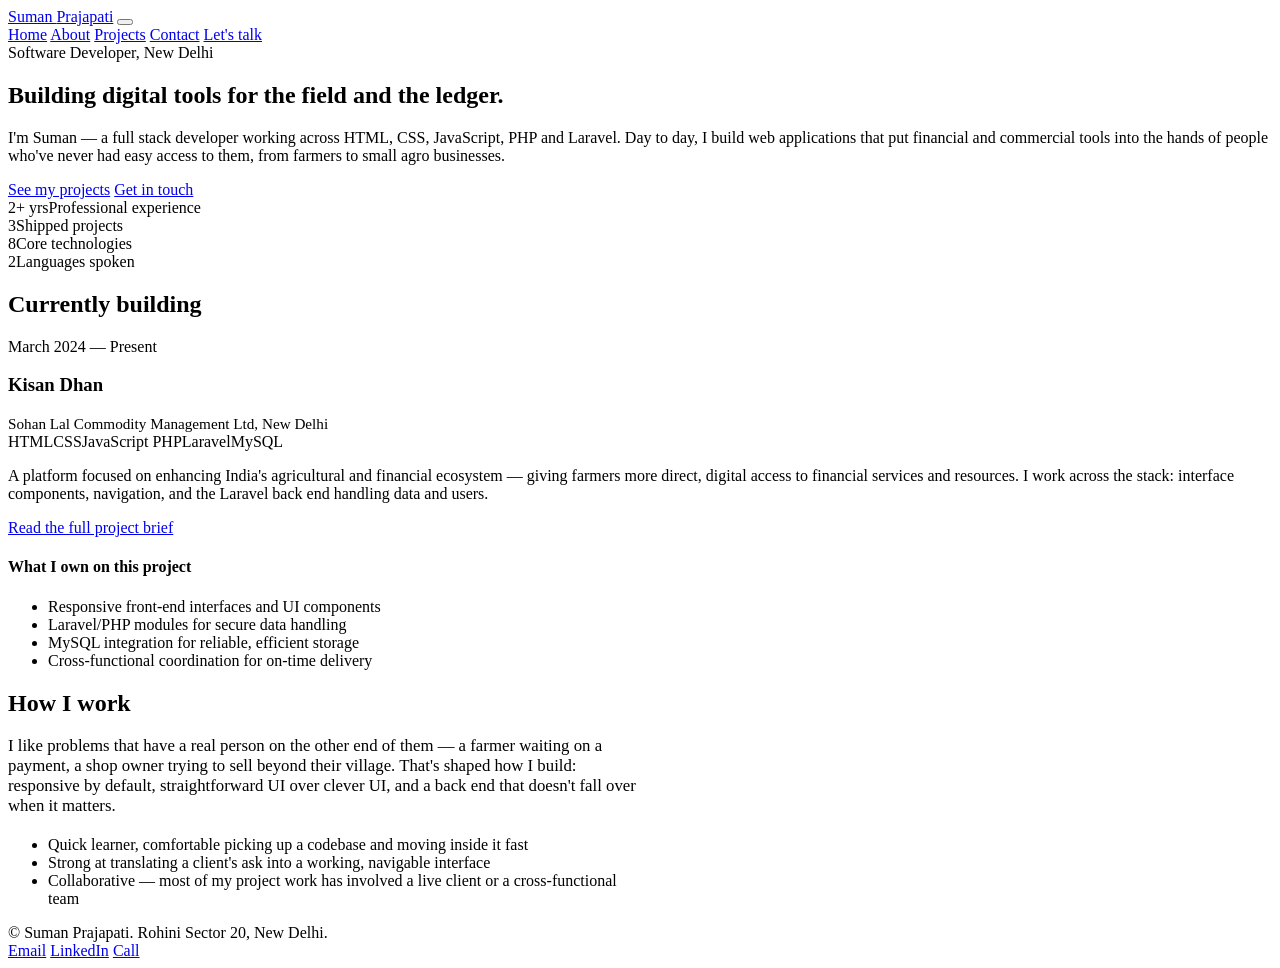
==== index.html @ 9b37e11e "Add files via upload" ====
<!DOCTYPE html>
<html lang="en">
<head>
<meta charset="UTF-8">
<meta name="viewport" content="width=device-width, initial-scale=1.0">
<title>Suman Prajapati — Software Developer</title>
<meta name="description" content="Portfolio of Suman Prajapati, a full stack developer building web and fintech tools for agriculture and commerce.">
<link rel="stylesheet" href="css/style.css">
</head>
<body>

<header class="site-header">
  <nav class="wrap nav">
    <a href="index.html" class="brand">Suman <span>Prajapati</span></a>
    <button class="nav-toggle" aria-label="Toggle menu" aria-expanded="false"><span></span></button>
    <div class="nav-links">
      <a href="index.html">Home</a>
      <a href="about.html">About</a>
      <a href="projects.html">Projects</a>
      <a href="contact.html">Contact</a>
      <a href="contact.html" class="nav-cta">Let's talk</a>
    </div>
  </nav>
</header>

<main>

  <section class="hero">
    <div class="wrap">
      <div class="hero-kicker">Software Developer, New Delhi</div>
      <h1>Building digital tools for the field and the ledger.</h1>
      <p class="lede">I'm Suman — a full stack developer working across HTML, CSS, JavaScript, PHP and Laravel. Day to day, I build web applications that put financial and commercial tools into the hands of people who've never had easy access to them, from farmers to small agro businesses.</p>
      <div class="hero-actions">
        <a href="projects.html" class="btn btn-solid">See my projects</a>
        <a href="contact.html" class="btn btn-line">Get in touch</a>
      </div>

      <div class="ledger-strip">
        <div><span class="num">2+ yrs</span><span class="lbl">Professional experience</span></div>
        <div><span class="num">3</span><span class="lbl">Shipped projects</span></div>
        <div><span class="num">8</span><span class="lbl">Core technologies</span></div>
        <div><span class="num">2</span><span class="lbl">Languages spoken</span></div>
      </div>
    </div>
  </section>

  <section>
    <div class="wrap">
      <div class="section-head">
        <h2>Currently building</h2>
        <span class="note">March 2024 — Present</span>
      </div>

      <div class="feature-card reveal">
        <div>
          <h3>Kisan Dhan</h3>
          <p style="color:var(--ink-soft); font-size:0.95rem; margin-bottom:0;">Sohan Lal Commodity Management Ltd, New Delhi</p>
          <div class="feature-tags">
            <span class="tag">HTML</span><span class="tag">CSS</span><span class="tag">JavaScript</span>
            <span class="tag">PHP</span><span class="tag">Laravel</span><span class="tag">MySQL</span>
          </div>
          <p>A platform focused on enhancing India's agricultural and financial ecosystem — giving farmers more direct, digital access to financial services and resources. I work across the stack: interface components, navigation, and the Laravel back end handling data and users.</p>
          <a href="projects.html#kisan-dhan" class="text-link">Read the full project brief</a>
        </div>
        <div class="feature-side">
          <h4>What I own on this project</h4>
          <ul>
            <li>Responsive front-end interfaces and UI components</li>
            <li>Laravel/PHP modules for secure data handling</li>
            <li>MySQL integration for reliable, efficient storage</li>
            <li>Cross-functional coordination for on-time delivery</li>
          </ul>
        </div>
      </div>
    </div>
  </section>

  <section class="alt-bg">
    <div class="wrap">
      <div class="section-head">
        <h2>How I work</h2>
      </div>
      <div class="feature-side" style="border-left:none; padding-left:0; max-width:640px;">
        <p style="font-size:1.05rem; color:var(--ink);">I like problems that have a real person on the other end of them — a farmer waiting on a payment, a shop owner trying to sell beyond their village. That's shaped how I build: responsive by default, straightforward UI over clever UI, and a back end that doesn't fall over when it matters.</p>
        <ul style="margin-top:20px;">
          <li>Quick learner, comfortable picking up a codebase and moving inside it fast</li>
          <li>Strong at translating a client's ask into a working, navigable interface</li>
          <li>Collaborative — most of my project work has involved a live client or a cross-functional team</li>
        </ul>
      </div>
    </div>
  </section>

</main>

<footer class="site-footer">
  <div class="wrap">
    <span class="footer-note">&copy; <span class="year"></span> Suman Prajapati. Rohini Sector 20, New Delhi.</span>
    <div class="footer-links">
      <a href="mailto:sumanprajapati03072003@gmail.com">Email</a>
      <a href="https://www.linkedin.com/in/suman-prajapati-717438271/" target="_blank" rel="noopener">LinkedIn</a>
      <a href="tel:+916394577284">Call</a>
    </div>
  </div>
</footer>

<script src="js/script.js"></script>
</body>
</html>
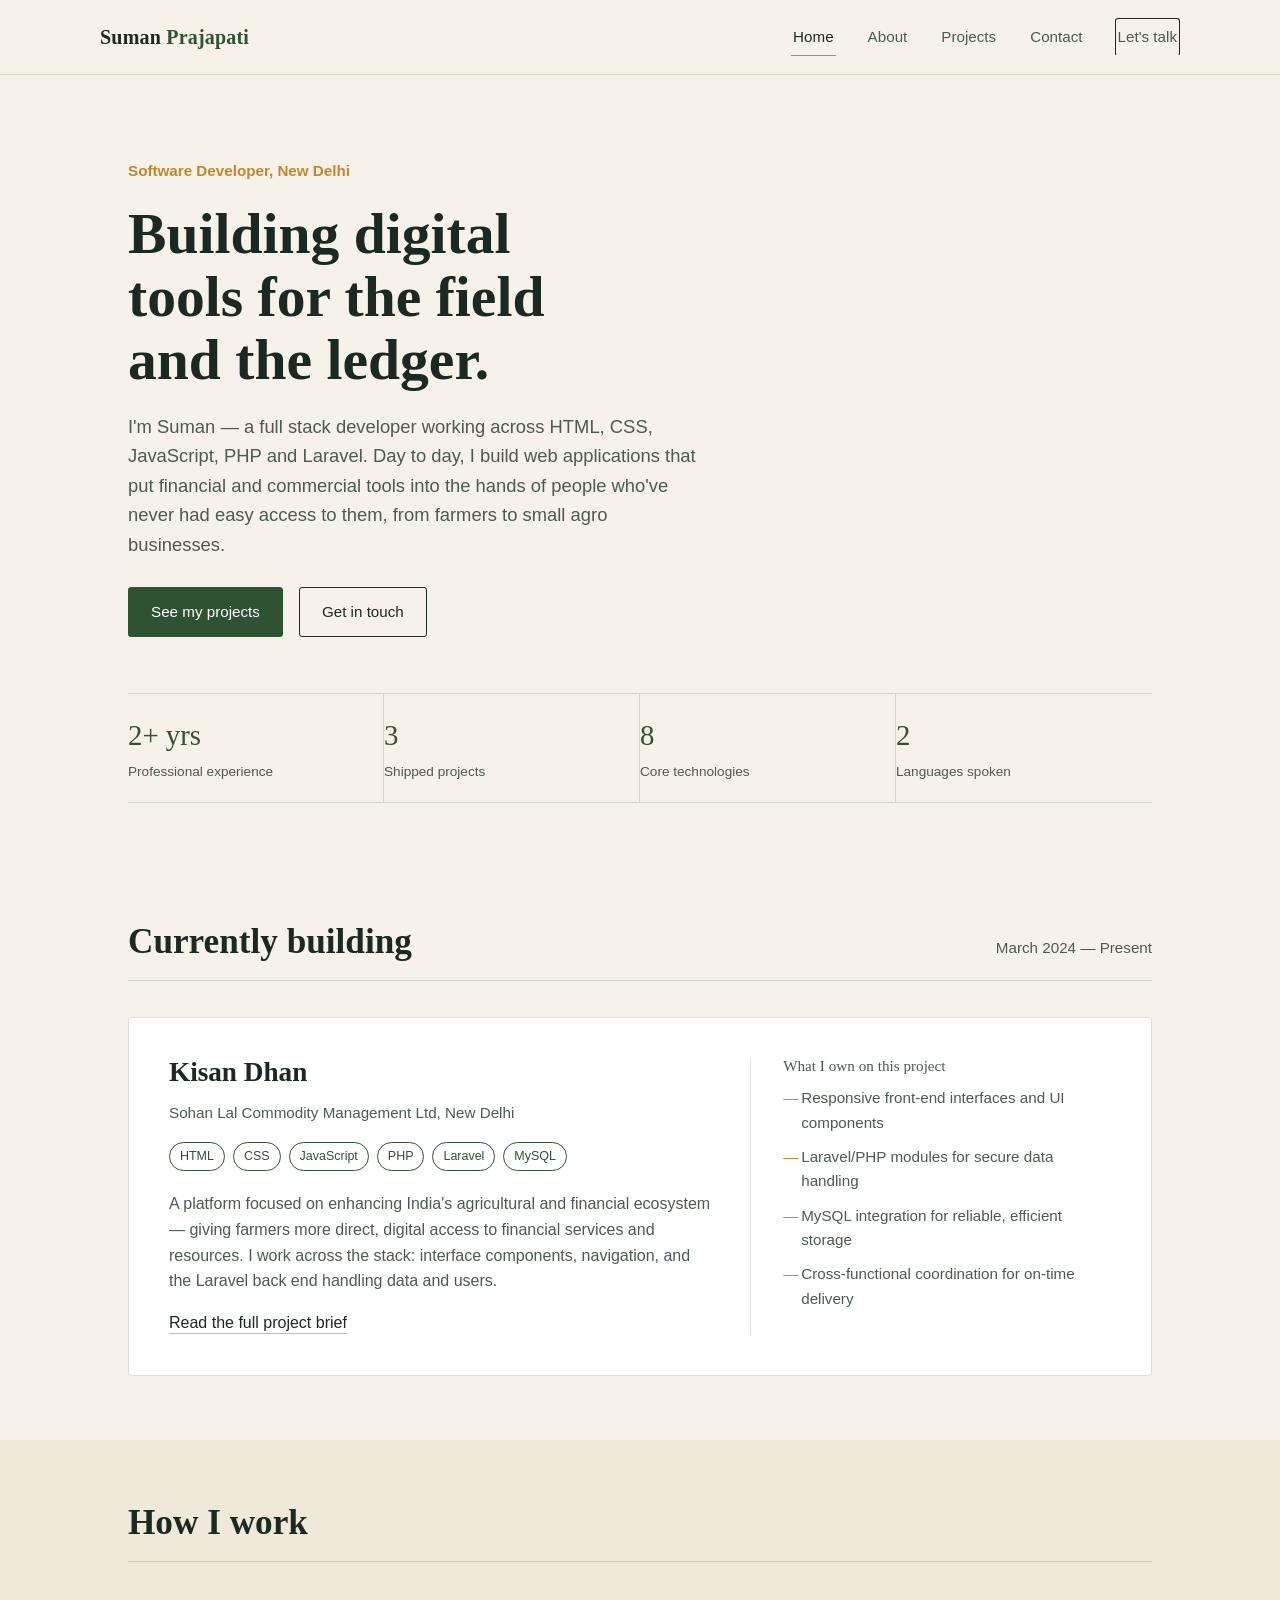
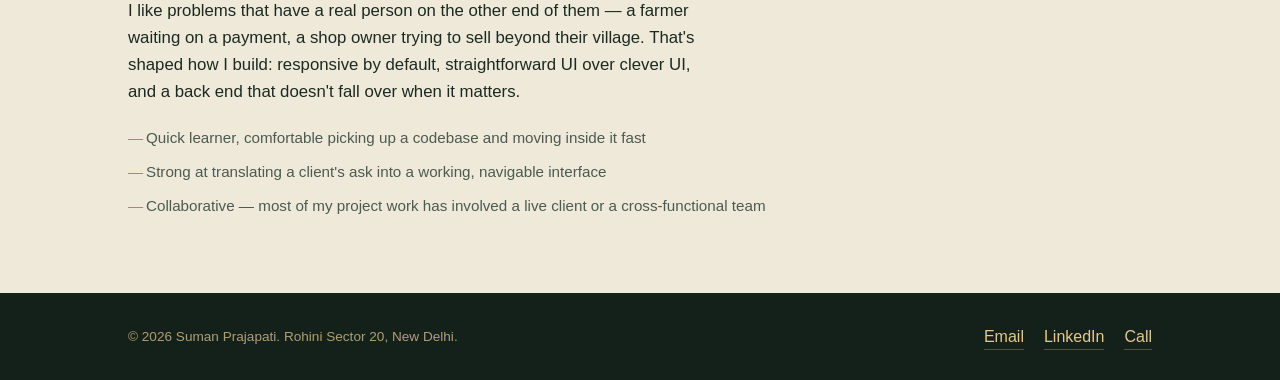
==== commit 7efec5da: "Update stylesheet and script links in index.html" ====
--- a/index.html
+++ b/index.html
@@ -5,7 +5,7 @@
 <meta name="viewport" content="width=device-width, initial-scale=1.0">
 <title>Suman Prajapati — Software Developer</title>
 <meta name="description" content="Portfolio of Suman Prajapati, a full stack developer building web and fintech tools for agriculture and commerce.">
-<link rel="stylesheet" href="css/style.css">
+<link rel="stylesheet" href="style.css">
 </head>
 <body>
 
@@ -104,6 +104,6 @@
   </div>
 </footer>
 
-<script src="js/script.js"></script>
+<script src="script.js"></script>
 </body>
 </html>
--- a/style.css
+++ b/style.css
@@ -0,0 +1,511 @@
+/* ============================================================
+   SUMAN PRAJAPATI — PORTFOLIO
+   Theme: "Ledger & Field" — the ledger (fintech/back-end logic)
+   meets the field (agri-tech, growth). Warm parchment surfaces,
+   deep ink-green text, a grain-gold accent used sparingly.
+   ============================================================ */
+
+@import url('https://fonts.googleapis.com/css2?family=Fraunces:opsz,wght@9..144,400;9..144,500;9..144,600;9..144,700&family=IBM+Plex+Sans:wght@400;500;600&display=swap');
+
+:root{
+  --paper:      #F6F2E9;
+  --paper-alt:  #EFE9DA;
+  --surface:    #FFFFFF;
+  --ink:        #1B2A20;
+  --ink-soft:   #4C5A50;
+  --green:      #2F5233;
+  --green-deep: #14211A;
+  --gold:       #C1872E;
+  --gold-soft:  #E4C88F;
+  --line:       rgba(27,42,32,0.15);
+  --line-strong:rgba(27,42,32,0.3);
+
+  --font-display: 'Fraunces', serif;
+  --font-body: 'IBM Plex Sans', sans-serif;
+
+  --maxw: 1080px;
+}
+
+*, *::before, *::after{ box-sizing: border-box; }
+
+html{ scroll-behavior: smooth; }
+
+body{
+  margin:0;
+  background: var(--paper);
+  color: var(--ink);
+  font-family: var(--font-body);
+  font-size: 16px;
+  line-height: 1.6;
+  -webkit-font-smoothing: antialiased;
+}
+
+img{ max-width:100%; display:block; }
+
+a{ color: inherit; text-decoration: none; }
+
+h1,h2,h3,h4{
+  font-family: var(--font-display);
+  font-weight: 600;
+  line-height: 1.1;
+  margin: 0 0 0.5em;
+  color: var(--ink);
+}
+
+p{ margin: 0 0 1em; max-width: 62ch; color: var(--ink-soft); }
+
+ul{ margin:0; padding:0; list-style:none; }
+
+button{ font-family: inherit; cursor:pointer; }
+
+:focus-visible{
+  outline: 2px solid var(--gold);
+  outline-offset: 3px;
+}
+
+@media (prefers-reduced-motion: reduce){
+  *{ animation-duration: 0.001ms !important; transition-duration: 0.001ms !important; scroll-behavior: auto !important; }
+}
+
+.wrap{
+  max-width: var(--maxw);
+  margin: 0 auto;
+  padding: 0 28px;
+}
+
+/* ---------------- Header / Nav ---------------- */
+
+.site-header{
+  position: sticky;
+  top: 0;
+  z-index: 40;
+  background: rgba(246,242,233,0.92);
+  backdrop-filter: blur(6px);
+  border-bottom: 1px solid var(--line);
+}
+
+.nav{
+  display:flex;
+  align-items:center;
+  justify-content: space-between;
+  padding: 18px 0;
+}
+
+.brand{
+  font-family: var(--font-display);
+  font-size: 1.25rem;
+  font-weight: 600;
+  letter-spacing: 0.01em;
+}
+.brand span{ color: var(--green); }
+
+.nav-links{
+  display:flex;
+  gap: 30px;
+  align-items:center;
+}
+
+.nav-links a{
+  font-size: 0.95rem;
+  color: var(--ink-soft);
+  padding: 6px 2px;
+  border-bottom: 1px solid transparent;
+  transition: color .15s ease, border-color .15s ease;
+}
+.nav-links a:hover{ color: var(--ink); }
+.nav-links a[aria-current="page"]{
+  color: var(--ink);
+  border-bottom-color: var(--gold);
+}
+
+.nav-cta{
+  border: 1px solid var(--ink);
+  padding: 8px 16px;
+  border-radius: 3px;
+  font-size: 0.9rem;
+}
+.nav-cta:hover{ background: var(--ink); color: var(--paper); }
+
+.nav-toggle{
+  display:none;
+  background:none;
+  border:none;
+  width: 34px; height: 26px;
+  position: relative;
+}
+.nav-toggle span, .nav-toggle span::before, .nav-toggle span::after{
+  content:'';
+  position:absolute;
+  left:0; right:0;
+  height: 2px;
+  background: var(--ink);
+  transition: transform .2s ease, opacity .2s ease;
+}
+.nav-toggle span{ top: 12px; }
+.nav-toggle span::before{ top: -8px; }
+.nav-toggle span::after{ top: 8px; }
+.nav-toggle[aria-expanded="true"] span{ background: transparent; }
+.nav-toggle[aria-expanded="true"] span::before{ transform: translateY(8px) rotate(45deg); }
+.nav-toggle[aria-expanded="true"] span::after{ transform: translateY(-8px) rotate(-45deg); }
+
+@media (max-width: 760px){
+  .nav-toggle{ display:block; }
+  .nav-links{
+    position:absolute;
+    top: 100%; left:0; right:0;
+    background: var(--paper);
+    border-bottom: 1px solid var(--line);
+    flex-direction: column;
+    align-items: flex-start;
+    gap: 4px;
+    padding: 10px 28px 22px;
+    display:none;
+  }
+  .nav-links.open{ display:flex; }
+  .nav-links a{ width:100%; padding: 10px 0; }
+  .nav-cta{ margin-top: 8px; }
+}
+
+/* ---------------- Buttons / links ---------------- */
+
+.btn{
+  display:inline-flex;
+  align-items:center;
+  gap: 10px;
+  padding: 12px 22px;
+  border-radius: 3px;
+  font-size: 0.95rem;
+  font-weight: 500;
+  border: 1px solid var(--ink);
+}
+.btn-solid{ background: var(--green); color: #fff; border-color: var(--green); }
+.btn-solid:hover{ background: var(--green-deep); border-color: var(--green-deep); }
+.btn-line:hover{ background: var(--ink); color: var(--paper); }
+
+.text-link{
+  border-bottom: 1px solid var(--line-strong);
+  padding-bottom: 2px;
+}
+.text-link:hover{ border-color: var(--gold); color: var(--green); }
+
+/* ---------------- Hero ---------------- */
+
+.hero{
+  padding: 84px 0 56px;
+}
+.hero-kicker{
+  font-family: var(--font-body);
+  color: var(--gold);
+  font-weight: 600;
+  font-size: 0.95rem;
+  margin-bottom: 18px;
+}
+.hero h1{
+  font-size: clamp(2.3rem, 5vw, 3.6rem);
+  max-width: 15ch;
+  margin-bottom: 0.35em;
+}
+.hero .lede{
+  font-size: 1.15rem;
+  max-width: 56ch;
+  color: var(--ink-soft);
+}
+.hero-actions{
+  display:flex;
+  gap: 16px;
+  flex-wrap: wrap;
+  margin-top: 28px;
+}
+
+/* Ledger strip: key facts as a row of entries, like a ledger footer */
+.ledger-strip{
+  margin-top: 56px;
+  border-top: 1px solid var(--line);
+  border-bottom: 1px solid var(--line);
+  display: grid;
+  grid-template-columns: repeat(4, 1fr);
+}
+.ledger-strip div{
+  padding: 18px 22px 18px 0;
+  border-right: 1px solid var(--line);
+}
+.ledger-strip div:last-child{ border-right:none; }
+.ledger-strip .num{
+  display:block;
+  font-family: var(--font-display);
+  font-size: 1.8rem;
+  color: var(--green);
+}
+.ledger-strip .lbl{
+  font-size: 0.85rem;
+  color: var(--ink-soft);
+}
+@media (max-width: 700px){
+  .ledger-strip{ grid-template-columns: repeat(2,1fr); }
+  .ledger-strip div{ border-right: 1px solid var(--line); }
+  .ledger-strip div:nth-child(2n){ border-right:none; }
+}
+
+/* ---------------- Sections ---------------- */
+
+section{ padding: 64px 0; }
+.section-head{
+  display:flex;
+  align-items: baseline;
+  justify-content: space-between;
+  gap: 20px;
+  margin-bottom: 36px;
+  border-bottom: 1px solid var(--line);
+  padding-bottom: 18px;
+}
+.section-head h2{ font-size: clamp(1.6rem, 3vw, 2.2rem); margin:0; }
+.section-head .note{ color: var(--ink-soft); font-size: 0.95rem; }
+
+.alt-bg{ background: var(--paper-alt); }
+
+/* ---------------- Featured project (home) ---------------- */
+
+.feature-card{
+  background: var(--surface);
+  border: 1px solid var(--line);
+  border-radius: 4px;
+  padding: 40px;
+  display:grid;
+  grid-template-columns: 1.2fr 0.8fr;
+  gap: 40px;
+}
+.feature-card h3{ font-size: 1.7rem; }
+.feature-tags{ display:flex; flex-wrap:wrap; gap:8px; margin: 16px 0 20px; }
+.tag{
+  font-size: 0.78rem;
+  color: var(--green);
+  border: 1px solid var(--green);
+  padding: 4px 10px;
+  border-radius: 999px;
+}
+.feature-side{ border-left: 1px solid var(--line); padding-left: 32px; }
+.feature-side h4{ font-size: 0.95rem; color: var(--ink-soft); margin-bottom: 12px; font-weight: 500;}
+.feature-side ul li{ position:relative; padding-left: 18px; margin-bottom:10px; color: var(--ink-soft); font-size: 0.95rem;}
+.feature-side ul li::before{ content:'—'; position:absolute; left:0; color: var(--gold); }
+
+@media (max-width: 800px){
+  .feature-card{ grid-template-columns: 1fr; padding: 28px; }
+  .feature-side{ border-left:none; border-top: 1px solid var(--line); padding-left:0; padding-top:24px; }
+}
+
+/* ---------------- Timeline (Experience / Education) ---------------- */
+
+.timeline{ position:relative; }
+.timeline-item{
+  display:grid;
+  grid-template-columns: 90px 1fr;
+  gap: 28px;
+  padding: 28px 0;
+  border-top: 1px solid var(--line);
+}
+.timeline-item:first-child{ border-top:none; }
+.timeline-entry{
+  font-family: var(--font-display);
+  color: var(--gold);
+  font-size: 1.3rem;
+}
+.timeline-when{
+  font-size: 0.82rem;
+  color: var(--ink-soft);
+  margin-bottom: 6px;
+  display:block;
+}
+.timeline-role{ font-size: 1.15rem; margin-bottom: 2px; }
+.timeline-org{ color: var(--green); font-size: 0.95rem; margin-bottom: 14px; display:block; }
+.timeline-body ul{ margin-top: 10px; }
+.timeline-body ul li{
+  position:relative;
+  padding-left: 18px;
+  margin-bottom: 8px;
+  color: var(--ink-soft);
+  font-size: 0.96rem;
+}
+.timeline-body ul li::before{ content:'—'; position:absolute; left:0; color: var(--line-strong); }
+.timeline-stack{ display:flex; flex-wrap:wrap; gap:8px; margin-top:14px; }
+.timeline-stack span{
+  font-size: 0.76rem;
+  background: var(--paper-alt);
+  border: 1px solid var(--line);
+  padding: 3px 9px;
+  border-radius: 3px;
+  color: var(--ink-soft);
+}
+
+@media (max-width: 620px){
+  .timeline-item{ grid-template-columns: 1fr; gap: 6px; }
+  .timeline-entry{ font-size: 1rem; }
+}
+
+/* ---------------- Skills ---------------- */
+
+.skills-grid{
+  display:grid;
+  grid-template-columns: 1fr 1fr;
+  gap: 40px 60px;
+}
+.skill-group h3{ font-size: 1.05rem; margin-bottom: 20px; color: var(--ink); }
+.skill-row{ margin-bottom: 18px; }
+.skill-row-top{
+  display:flex;
+  justify-content: space-between;
+  font-size: 0.92rem;
+  margin-bottom: 6px;
+  color: var(--ink-soft);
+}
+.skill-track{
+  height: 6px;
+  background: var(--paper-alt);
+  border-radius: 999px;
+  overflow:hidden;
+  border: 1px solid var(--line);
+}
+.skill-fill{
+  height:100%;
+  width: 0%;
+  background: linear-gradient(90deg, var(--green), var(--gold));
+  border-radius: 999px;
+  transition: width 1.1s cubic-bezier(.2,.7,.2,1);
+}
+
+@media (max-width: 700px){ .skills-grid{ grid-template-columns: 1fr; } }
+
+/* ---------------- Projects grid ---------------- */
+
+.projects-grid{
+  display:grid;
+  grid-template-columns: repeat(2, 1fr);
+  gap: 28px;
+}
+.project-card{
+  background: var(--surface);
+  border: 1px solid var(--line);
+  border-radius: 4px;
+  padding: 30px;
+  display:flex;
+  flex-direction:column;
+}
+.project-card .project-period{ font-size: 0.8rem; color: var(--gold); margin-bottom: 10px; }
+.project-card h3{ font-size: 1.35rem; margin-bottom: 6px; }
+.project-card .project-client{ font-size: 0.88rem; color: var(--ink-soft); margin-bottom: 14px; }
+.project-card p{ font-size: 0.95rem; }
+.project-tags{ display:flex; flex-wrap:wrap; gap:7px; margin: 6px 0 16px; }
+.project-tags span{
+  font-size: 0.75rem;
+  border: 1px solid var(--line-strong);
+  padding: 3px 9px;
+  border-radius: 3px;
+  color: var(--ink-soft);
+}
+.project-more{
+  margin-top:auto;
+  background:none;
+  border:none;
+  padding: 0;
+  font-size: 0.9rem;
+  color: var(--green);
+  border-bottom: 1px solid var(--green);
+  align-self: flex-start;
+  margin-top: 16px;
+}
+.project-detail{
+  display:none;
+  margin-top: 18px;
+  padding-top: 18px;
+  border-top: 1px solid var(--line);
+}
+.project-detail.open{ display:block; }
+.project-detail ul li{
+  position:relative;
+  padding-left: 18px;
+  margin-bottom: 8px;
+  font-size: 0.92rem;
+  color: var(--ink-soft);
+}
+.project-detail ul li::before{ content:'—'; position:absolute; left:0; color: var(--line-strong); }
+
+.project-card.placeholder{
+  border-style: dashed;
+  align-items: center;
+  justify-content:center;
+  text-align:center;
+  color: var(--ink-soft);
+}
+.project-card.placeholder h3{ color: var(--ink-soft); font-size: 1.1rem; }
+
+@media (max-width: 760px){ .projects-grid{ grid-template-columns: 1fr; } }
+
+/* ---------------- Contact ---------------- */
+
+.contact-grid{
+  display:grid;
+  grid-template-columns: 1fr 1fr;
+  gap: 50px;
+}
+.contact-list{ border-top: 1px solid var(--line); }
+.contact-row{
+  display:flex;
+  align-items:center;
+  justify-content: space-between;
+  padding: 22px 0;
+  border-bottom: 1px solid var(--line);
+}
+.contact-row .lbl{ font-size: 0.82rem; color: var(--ink-soft); display:block; margin-bottom: 4px; }
+.contact-row .val{ font-size: 1.15rem; font-family: var(--font-display); }
+.contact-row a.val:hover{ color: var(--green); }
+.copy-btn{
+  background:none;
+  border: 1px solid var(--line-strong);
+  border-radius: 3px;
+  padding: 7px 12px;
+  font-size: 0.78rem;
+  color: var(--ink-soft);
+}
+.copy-btn:hover{ border-color: var(--ink); color: var(--ink); }
+.copy-btn.copied{ border-color: var(--green); color: var(--green); }
+
+.contact-form{ display:flex; flex-direction:column; gap: 16px; }
+.contact-form label{ font-size: 0.85rem; color: var(--ink-soft); margin-bottom: 6px; display:block; }
+.contact-form input, .contact-form textarea{
+  width:100%;
+  font-family: var(--font-body);
+  font-size: 0.95rem;
+  padding: 12px 14px;
+  border: 1px solid var(--line-strong);
+  border-radius: 3px;
+  background: var(--surface);
+  color: var(--ink);
+}
+.contact-form input:focus, .contact-form textarea:focus{ border-color: var(--green); }
+.form-note{ font-size: 0.82rem; color: var(--ink-soft); margin-top: -6px; }
+
+@media (max-width: 760px){ .contact-grid{ grid-template-columns: 1fr; } }
+
+/* ---------------- Footer ---------------- */
+
+.site-footer{
+  border-top: 1px solid var(--line);
+  padding: 30px 0;
+  background: var(--green-deep);
+  color: var(--gold-soft);
+}
+.site-footer .wrap{ display:flex; justify-content: space-between; align-items:center; flex-wrap:wrap; gap: 12px;}
+.site-footer a{ color: var(--gold-soft); border-bottom: 1px solid rgba(228,200,143,0.3); }
+.site-footer a:hover{ border-color: var(--gold-soft); }
+.footer-links{ display:flex; gap: 20px; }
+.footer-note{ font-size: 0.85rem; opacity: 0.75; }
+
+/* ---------------- Page intro (about/projects/contact top) ---------------- */
+
+.page-hero{ padding: 56px 0 20px; border-bottom: 1px solid var(--line); }
+.page-hero .hero-kicker{ margin-bottom: 12px; }
+.page-hero h1{ font-size: clamp(2rem, 4vw, 2.8rem); max-width: 20ch; }
+.page-hero p{ font-size: 1.05rem; }
+
+/* Reveal-on-scroll (single orchestrated pass, not per-card hover gimmicks) */
+.reveal{ opacity:0; transform: translateY(14px); transition: opacity .6s ease, transform .6s ease; }
+.reveal.in{ opacity:1; transform:none; }
